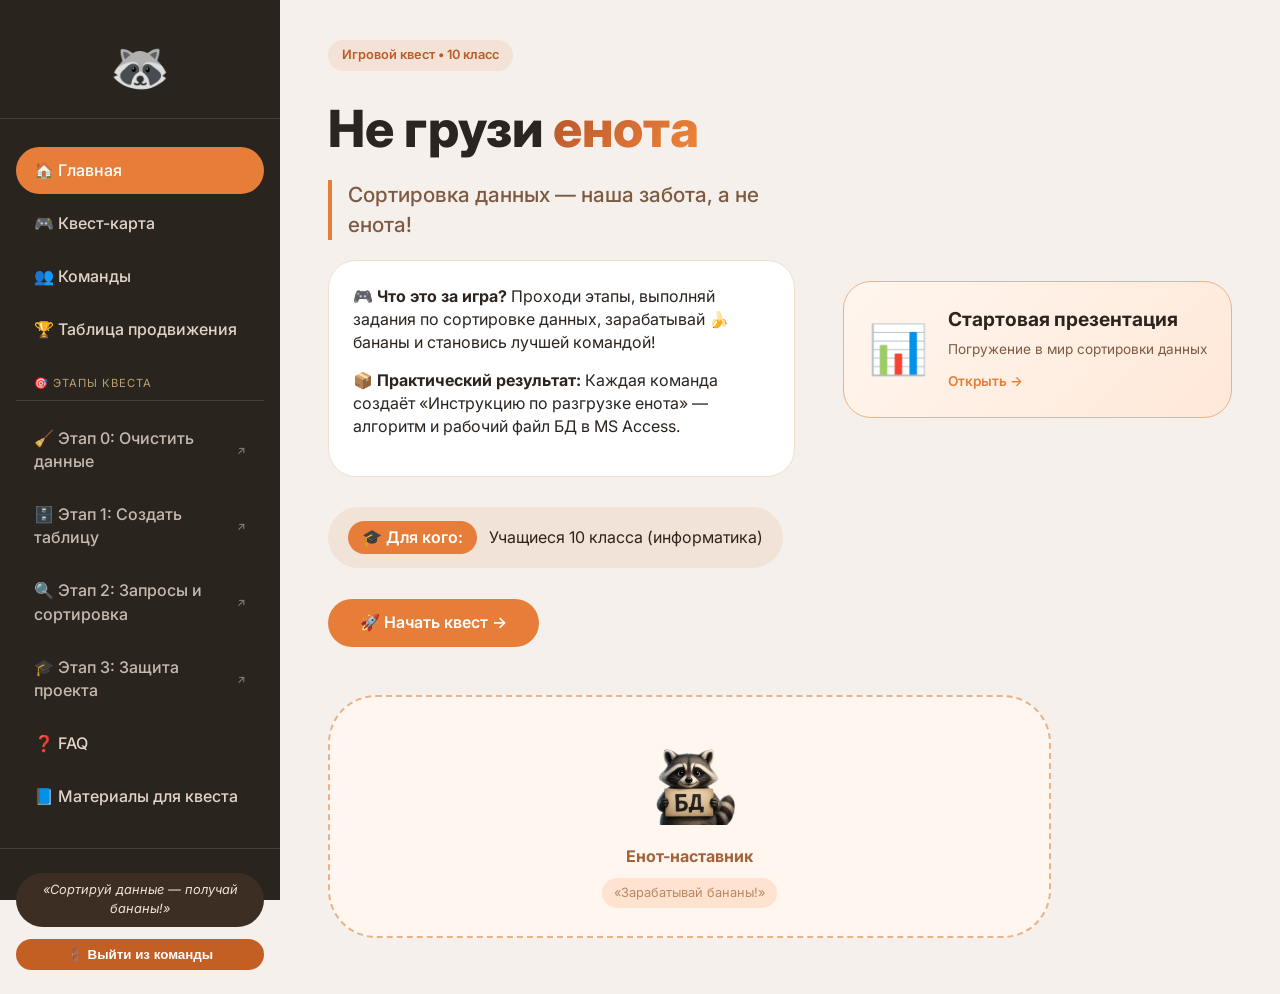
==== index.html @ 60d88e4e "Добавление визитки и изменение пути для визитки в index.html" ====
<!DOCTYPE html>
<html lang="ru">
<head>
    <meta charset="UTF-8">
    <meta name="viewport" content="width=device-width, initial-scale=1.0">
    <title>Не грузи енота | Игровой квест по сортировке данных</title>
    <link rel="stylesheet" href="style.css">
    <link href="https://fonts.googleapis.com/css2?family=Inter:opsz,wght@14..32,400;14..32,500;14..32,600;14..32,700&display=swap" rel="stylesheet">
</head>
<body>

    <div class="app-wrapper">
        <!-- Боковая панель -->
        <aside class="sidebar">
            <div class="sidebar-logo">🦝</div>
            <nav class="sidebar-nav">
                <a href="#" class="nav-link active" data-page="main">🏠 Главная</a>
                <a href="#" class="nav-link" data-page="game">🎮 Квест-карта</a>
                <a href="#" class="nav-link" data-page="teams">👥 Команды</a>
                <a href="#" class="nav-link" data-page="leaderboard">🏆 Таблица продвижения</a>

                    <!-- НОВЫЙ РАЗДЕЛ: ССЫЛКИ НА ЭТАПЫ -->
                <div class="nav-divider">🎯 ЭТАПЫ КВЕСТА</div>
                <a href="stage0/index.html" class="nav-link external" target="_blank">🧹 Этап 0: Очистить данные</a>
                <a href="stage1/index.html" class="nav-link external" target="_blank">🗄️ Этап 1: Создать таблицу</a>
                <a href="stage2/index.html" class="nav-link external" target="_blank">🔍 Этап 2: Запросы и сортировка</a>
                <a href="stage3/index.html" class="nav-link external" target="_blank">🎓 Этап 3: Защита проекта</a>

                <a href="#" class="nav-link" data-page="faq">❓ FAQ</a>
                <a href="#" class="nav-link" data-page="docs">📘 Материалы для квеста</a>
            </nav>
            <div class="sidebar-footer">
                <div class="raccoon-tip">«Сортируй данные — получай бананы!»</div>
            </div>
        </aside>

        <!-- Основной контент -->
        <main class="main-content">
            <!-- Главная -->
            <div id="page-main" class="page active">
                <section class="hero-simple">
                    <div class="hero-left">
                        <div class="badge-project">Игровой квест • 10 класс</div>
                        <h1>Не грузи <span class="accent">енота</span></h1>
                        <p class="tagline">Сортировка данных — наша забота, а не енота!</p>
                        <div class="description-box">
                            <p><strong>🎮 Что это за игра?</strong> Проходи этапы, выполняй задания по сортировке данных, зарабатывай 🍌 бананы и становись лучшей командой!</p>
                            <p><strong>📦 Практический результат:</strong> Каждая команда создаёт «Инструкцию по разгрузке енота» — алгоритм и рабочий файл БД в MS Access.</p>
                        </div>
                        <div class="target-audience">
                            <span class="target-badge">🎓 Для кого:</span>
                            <span>Учащиеся 10 класса (информатика)</span>
                        </div>
                        <a href="#" class="btn-start" data-page="game">🚀 Начать квест →</a>
                    </div>

                    <!-- Интерактивные материалы на главной -->
                    <div class="featured-materials">
                        <div class="featured-card" onclick="window.open('https://maksim178-zab.github.io/enot_project/presentation/pres_index.html', '_blank')">
                            <div class="featured-icon">📊</div>
                            <div class="featured-content">
                                <h3>Стартовая презентация</h3>
                                <p>Погружение в мир сортировки данных</p>
                                <span class="featured-link">Открыть →</span>
                            </div>
                        </div>
                    </div>

                    <div class="hero-right">
                        <div class="symbolic-frame">
                            <img src="img/emblema.png" alt="Эмблема проекта Не грузи енота" class="raccoon-emoji-img">
                            <div class="symbolic-label">Енот-наставник</div>
                            <div class="symbolic-hint">«Зарабатывай бананы!»</div>
                        </div>
                    </div>
                </section>
            </div>

            <!-- Квест-карта (игровые этапы) -->
            <div id="page-game" class="page">
                <div class="game-header">
                    <h2>🗺️ Квест-карта «Не грузи енота»</h2>
                    <div class="raccoon-stats">
                        <span class="raccoon-greeting" id="raccoonGreeting">🦝 Привет, сортировщик!</span>
                    </div>
                </div>

                <!-- Карта-путь (горизонтальный прогресс) -->
                <div class="quest-map">
                    <div class="map-line"></div>
                    <div class="map-node" data-stage="prep">
                        <div class="node-icon">🧹</div>
                        <div class="node-name">Очистим шёрстку</div>
                        <div class="node-bananas">🍌 100</div>
                        <div class="node-status" id="statusPrep">🔒 Не открыт</div>
                    </div>
                    <div class="map-arrow">→</div>
                    <div class="map-node" data-stage="stage1">
                        <div class="node-icon">🗄️</div>
                        <div class="node-name">Строим норку данных</div>
                        <div class="node-bananas">🍌 150</div>
                        <div class="node-status" id="statusStage1">🔒 Не открыт</div>
                    </div>
                    <div class="map-arrow">→</div>
                    <div class="map-node" data-stage="stage2">
                        <div class="node-icon">🔍</div>
                        <div class="node-name">Тасуем бананы</div>
                        <div class="node-bananas">🍌 200</div>
                        <div class="node-status" id="statusStage2">🔒 Не открыт</div>
                    </div>
                    <div class="map-arrow">→</div>
                    <div class="map-node" data-stage="final">
                        <div class="node-icon">🎓</div>
                        <div class="node-name">Енот-выпускник</div>
                        <div class="node-bananas">🍌 250</div>
                        <div class="node-status" id="statusFinal">🔒 Не открыт</div>
                    </div>
                </div>

                <!-- Текущий активный этап -->
                <div class="active-stage-panel" id="activeStagePanel">
                    <div class="stage-header">
                        <h3 id="activeStageTitle">📋 Подготовительный этап</h3>
                        <div class="stage-bananas" id="activeStageBananas">🍌 +100 бананов</div>
                    </div>
                    <div class="stage-description" id="activeStageDesc">Сформировать команду, выбрать тему, собрать данные.</div>

                    <div class="task-checklist" id="taskChecklist">
                        <!-- Чек-лист заданий будет подставляться из JS -->
                    </div>

                    <button class="btn-complete-stage" id="completeStageBtn">✅ Завершить этап и получить бананы</button>
                    <div class="stage-message" id="stageMessage"></div>
                </div>
            </div>

            <!-- Команды (для выбора текущей команды) -->
            <div id="page-teams" class="page">
                <div class="teams-header">
                    <h2>👥 Команды проекта</h2>
                    <div class="admin-bar">
                        <button id="addTeamBtn" class="btn-add-team">➕ Добавить команду</button>
                        <button id="selectTeamModeBtn" class="btn-select-team">🎮 Играть за команду</button>
                        <button id="refreshTeamsBtn" class="btn-refresh">🔄 Обновить</button>
                    </div>
                </div>
                <div id="teams-container" class="teams-container">
                    <div class="loading">🦝 Загрузка команд...</div>
                </div>
            </div>

            <!-- Таблица продвижения (лидерборд) -->
            <div id="page-leaderboard" class="page">
                <h2>🏆 Таблица продвижения команд</h2>
                <div class="leaderboard-intro">
                    <span class="leaderboard-emoji">🍌</span>
                    <p>Команды зарабатывают бананы за прохождение этапов. Чем больше бананов — тем ближе к статусу «Главный сортировщик»!</p>
                </div>
                <div class="leaderboard-table-wrapper">
                    <table class="leaderboard-table" id="leaderboardTable">
                        <thead>
                            <tr><th>Место</th><th>Команда</th><th>Тема</th><th>🍌 Бананы</th><th>Этап</th><th>Бейдж</th></tr>
                        </thead>
                        <tbody id="leaderboardBody">
                            <tr><td colspan="6">Загрузка...</td></tr>
                        </tbody>
                    </table>
                </div>
                <div class="leaderboard-tip">
                    💡 Бананы начисляются за полное выполнение всех заданий этапа. Жми «Завершить этап»!
                </div>
            </div>

            <!-- FAQ -->
            <div id="page-faq" class="page">
                <h2>❓ Часто задаваемые вопросы</h2>
                <div class="faq-list">
                    <div class="faq-item"><div class="faq-question">Как заработать бананы?</div><div class="faq-answer">Выполни все задания чек-листа на этапе и нажми «Завершить этап».</div></div>
                    <div class="faq-item"><div class="faq-question">Можно ли перепройти этап?</div><div class="faq-answer">Да, но бананы начисляются только один раз за этап.</div></div>
                    <div class="faq-item"><div class="faq-question">Что дают бананы?</div><div class="faq-answer">Показывают твой прогресс в таблице лидеров и приближают к победе!</div></div>
                </div>
            </div>

            <!-- Материалы для квеста -->
            <div id="page-docs" class="page">
                <h2>📘 Материалы для квеста</h2>
                <div class="content-card">
                    <div class="docs-grid">
                        <a href="https://docs.google.com/document/d/1fGOo-mxXFz7OCt254039fhXqOIrEUdISAnrvC6zfAR8/edit?usp=drive_link" target="_blank" class="doc-link">🪪 Визитка команды</a>
                        <a href="https://maksim178-zab.github.io/enot_project/pres_index.html" target="_blank" class="doc-link">📊 Стартовая презентация</a>
                        <a href="https://docs.google.com/document/d/1UCqn2S8MnYmdmpit8qwqk4fnbEerJHSvQ8Cd1o-Phrg/edit?usp=sharing" target="_blank" class="doc-link">📋 План проекта</a>
                        <a href="https://docs.google.com/document/d/166XrVq4mGuKmP4Efs-TxZhsTqHOSC5C4bcJ6IBRSiyE/edit?usp=sharing" target="_blank" class="doc-link">📖 Буклет</a>
                        <a href="https://docs.google.com/document/d/1xHVMwDj1Babse11jCHq68vRZ3GL8Rs5Y4EawSO0kTnA/edit?usp=sharing" target="_blank" class="doc-link">📝 План оценивания</a>
                        <a href="#" class="doc-link">🗃️ Шаблон БД (.accdb)</a>
                        <a href="#" class="doc-link">📄 Чек-лист самопроверки</a>
                    </div>
                </div>
            </div>
        </main>
    </div>

    <!-- Модальное окно для выбора команды -->
    <div id="teamSelectModal" class="modal">
        <div class="modal-content">
            <span class="close">&times;</span>
            <h3>🎮 Вход в команду</h3>
            <p>Выбери свою команду и введи пароль для входа.</p>

            <div class="form-group">
                <label>🏷️ Команда:</label>
                <select id="teamSelectDropdown" class="team-select-dropdown">
                    <option value="">-- Выбери команду --</option>
                </select>
            </div>

            <div class="form-group">
                <label>🔐 Пароль команды:</label>
                <input type="password" id="teamPassword" class="team-password-input" placeholder="Введите пароль">
            </div>

            <button id="confirmTeamSelectBtn" class="btn-save">✅ Войти в команду</button>
        </div>
    </div>

    <script src="script.js"></script>
</body>
</html>
---- style.css ----
* {
    margin: 0;
    padding: 0;
    box-sizing: border-box;
}

body {
    font-family: 'Inter', sans-serif;
    background: #f5f0eb;
    color: #2c241e;
    line-height: 1.45;
}

.app-wrapper {
    display: flex;
    min-height: 100vh;
}

/* ===== SIDEBAR ===== */
.sidebar {
    width: 280px;
    background: #2a241f;
    color: #f0e2d6;
    position: sticky;
    top: 0;
    height: 100vh;
}

.sidebar-logo {
    font-size: 3rem;
    text-align: center;
    padding: 32px 0 16px;
    border-bottom: 1px solid #4a3e34;
}

.sidebar-nav {
    display: flex;
    flex-direction: column;
    gap: 6px;
    padding: 28px 16px;
}

.nav-link {
    color: #e2d4c8;
    text-decoration: none;
    padding: 12px 18px;
    border-radius: 40px;
    font-weight: 500;
    transition: 0.2s;
    display: flex;
    align-items: center;
    gap: 12px;
}

.nav-link:hover, .nav-link.active {
    background: #e67e3a;
    color: white;
}

.sidebar-footer {
    padding: 24px 16px;
    text-align: center;
    border-top: 1px solid #4a3e34;
}

.raccoon-tip {
    font-style: italic;
    background: #3d2e23;
    padding: 8px 12px;
    border-radius: 40px;
    font-size: 0.8rem;
}

/* ===== MAIN CONTENT ===== */
.main-content {
    flex: 1;
    padding: 40px 48px;
    overflow-y: auto;
}

.page {
    display: none;
    animation: fadeIn 0.25s ease;
}

.page.active {
    display: block;
}

@keyframes fadeIn {
    from { opacity: 0; transform: translateY(6px);}
    to { opacity: 1; transform: translateY(0);}
}

/* ===== HERO ===== */
.hero-simple {
    display: flex;
    flex-wrap: wrap;
    gap: 48px;
    align-items: center;
    justify-content: space-between;
}

.hero-left {
    flex: 1.4;
    min-width: 260px;
}

.badge-project {
    display: inline-block;
    background: #e67e3a20;
    color: #bd5a2a;
    padding: 6px 14px;
    border-radius: 40px;
    font-size: 0.8rem;
    font-weight: 600;
    margin-bottom: 20px;
}

h1 {
    font-size: 3.2rem;
    font-weight: 800;
    margin-bottom: 8px;
}

h1 .accent {
    background: linear-gradient(135deg, #b4532b, #f2873a);
    background-clip: text;
    -webkit-background-clip: text;
    color: transparent;
}

.tagline {
    font-size: 1.3rem;
    font-weight: 500;
    color: #7e5a42;
    border-left: 4px solid #e67e3a;
    padding-left: 16px;
    margin: 15px 0;
}

.description-box {
    background: white;
    border-radius: 28px;
    padding: 24px;
    margin: 20px 0;
    border: 1px solid #f0dfcf;
}

.description-box p {
    margin-bottom: 14px;
}

.btn-start {
    display: inline-block;
    background: #e67e3a;
    color: white;
    padding: 12px 32px;
    border-radius: 40px;
    text-decoration: none;
    font-weight: 600;
    margin-top: 16px;
    transition: 0.2s;
}

.btn-start:hover {
    background: #c45f24;
    transform: translateY(-2px);
}

.target-audience {
    background: #f2e3d8;
    padding: 14px 20px;
    border-radius: 60px;
    display: inline-flex;
    flex-wrap: wrap;
    gap: 12px;
    align-items: center;
    margin: 10px 0 15px;
}

.target-badge {
    background: #e67e3a;
    color: white;
    padding: 5px 14px;
    border-radius: 40px;
    font-weight: 600;
}

.hero-right {
    flex: 0.8;
    min-width: 240px;
}

.symbolic-frame {
    background: #fff6ef;
    border-radius: 48px;
    padding: 28px;
    text-align: center;
    border: 2px dashed #e6b38a;
}

.raccoon-big {
    font-size: 5rem;
}

.symbolic-label {
    font-weight: 700;
    color: #a3623a;
}

.symbolic-hint {
    font-size: 0.8rem;
    color: #b98862;
    background: #ffe3d0;
    padding: 6px 12px;
    border-radius: 30px;
    display: inline-block;
    margin-top: 10px;
}

/* ===== КВЕСТ-КАРТА ===== */
.game-header {
    display: flex;
    justify-content: space-between;
    align-items: center;
    flex-wrap: wrap;
    margin-bottom: 32px;
}

.raccoon-stats {
    background: #f2e3d8;
    padding: 10px 20px;
    border-radius: 40px;
}

.quest-map {
    display: flex;
    flex-wrap: wrap;
    justify-content: space-between;
    align-items: center;
    background: #fff6ef;
    border-radius: 60px;
    padding: 32px 24px;
    margin-bottom: 40px;
    position: relative;
    border: 1px solid #e6b38a;
}

.map-node {
    flex: 1;
    text-align: center;
    background: white;
    border-radius: 28px;
    padding: 20px 12px;
    margin: 0 8px;
    box-shadow: 0 4px 12px rgba(0,0,0,0.05);
    transition: 0.2s;
    cursor: pointer;
}

.map-node.completed {
    background: #e8f5e9;
    border: 2px solid #4caf50;
}

.map-node.active {
    background: #fff3e0;
    border: 2px solid #e67e3a;
    transform: scale(1.02);
}

.node-icon {
    font-size: 2.5rem;
}

.node-name {
    font-weight: 700;
    margin: 8px 0;
}

.node-bananas {
    font-size: 0.8rem;
    color: #e67e3a;
    font-weight: 600;
}

.node-status {
    font-size: 0.7rem;
    color: #8a7a6a;
    margin-top: 6px;
}

.map-arrow {
    font-size: 1.5rem;
    color: #e6b38a;
}

/* Активная панель этапа */
.active-stage-panel {
    background: white;
    border-radius: 32px;
    padding: 28px;
    border: 1px solid #f0dfcf;
}

.stage-header {
    display: flex;
    justify-content: space-between;
    align-items: center;
    flex-wrap: wrap;
    margin-bottom: 20px;
    padding-bottom: 16px;
    border-bottom: 2px solid #f0e0d0;
}

.stage-header h3 {
    font-size: 1.6rem;
}

.stage-bananas {
    background: #fdf8f0;
    padding: 8px 18px;
    border-radius: 40px;
    color: #e67e3a;
    font-weight: 700;
}

.task-checklist {
    margin: 24px 0;
}

.checklist-item-game {
    display: flex;
    align-items: center;
    gap: 14px;
    padding: 12px;
    border-bottom: 1px solid #f0e0d0;
}

.checklist-item-game input {
    width: 22px;
    height: 22px;
    cursor: pointer;
}

.checklist-item-game label {
    flex: 1;
    cursor: pointer;
    font-size: 1rem;
}

.checklist-item-game.completed label {
    text-decoration: line-through;
    color: #8a7a6a;
}

.btn-complete-stage {
    background: #4a6f5e;
    color: white;
    border: none;
    padding: 14px 28px;
    border-radius: 40px;
    font-weight: 700;
    font-size: 1rem;
    cursor: pointer;
    width: 100%;
    transition: 0.2s;
}

.btn-complete-stage:hover {
    background: #e67e3a;
}

.btn-complete-stage:disabled {
    background: #ccc;
    cursor: not-allowed;
}

.stage-message {
    margin-top: 16px;
    text-align: center;
    font-weight: 500;
    padding: 12px;
    border-radius: 28px;
}

/* Команды */
.teams-header {
    display: flex;
    justify-content: space-between;
    align-items: center;
    flex-wrap: wrap;
    gap: 20px;
    margin-bottom: 28px;
}

.admin-bar {
    display: flex;
    gap: 12px;
    flex-wrap: wrap;
}

.btn-add-team, .btn-refresh, .btn-select-team {
    background: #4a6f5e;
    color: white;
    border: none;
    padding: 8px 20px;
    border-radius: 40px;
    cursor: pointer;
    font-weight: 600;
}

.btn-add-team:hover, .btn-refresh:hover, .btn-select-team:hover {
    background: #e67e3a;
}

.teams-container {
    display: flex;
    flex-direction: column;
    gap: 24px;
}

.team-card-full {
    background: white;
    border-radius: 28px;
    padding: 24px;
    border-left: 6px solid #e67e3a;
    transition: transform 0.2s;
    cursor: pointer;
}

.team-card-full:hover {
    transform: translateX(8px);
}

.team-card-full.selected {
    background: #fff3e0;
    border-left-color: #4caf50;
}

.team-header {
    display: flex;
    justify-content: space-between;
    align-items: center;
    margin-bottom: 16px;
    flex-wrap: wrap;
    gap: 12px;
}

.team-header h3 {
    font-size: 1.5rem;
}

.team-bananas {
    background: #fdf8f0;
    padding: 5px 14px;
    border-radius: 30px;
    font-weight: 700;
    color: #e67e3a;
}

/* Таблица лидеров */
.leaderboard-intro {
    background: #f2e3d8;
    padding: 16px 24px;
    border-radius: 40px;
    display: flex;
    align-items: center;
    gap: 16px;
    margin-bottom: 28px;
}

.leaderboard-emoji {
    font-size: 2rem;
}

.leaderboard-table-wrapper {
    overflow-x: auto;
}

.leaderboard-table {
    width: 100%;
    border-collapse: collapse;
    background: white;
    border-radius: 28px;
    overflow: hidden;
}

.leaderboard-table th, .leaderboard-table td {
    padding: 14px 16px;
    text-align: left;
    border-bottom: 1px solid #f0e0d0;
}

.leaderboard-table th {
    background: #e67e3a;
    color: white;
}

.leaderboard-table tr:hover {
    background: #fff3e0;
}

.leaderboard-tip {
    margin-top: 20px;
    padding: 16px;
    background: #e9e0d6;
    border-radius: 28px;
    font-size: 0.9rem;
}

/* Модальное окно */
.modal {
    display: none;
    position: fixed;
    z-index: 1000;
    left: 0;
    top: 0;
    width: 100%;
    height: 100%;
    background: rgba(0,0,0,0.5);
    align-items: center;
    justify-content: center;
}

.modal-content {
    background: white;
    padding: 32px;
    width: 90%;
    max-width: 500px;
    border-radius: 32px;
    position: relative;
}

.close {
    position: absolute;
    right: 24px;
    top: 20px;
    font-size: 28px;
    cursor: pointer;
}

.team-select-dropdown {
    width: 100%;
    padding: 14px;
    border-radius: 28px;
    border: 1px solid #e0d0c0;
    font-family: inherit;
    margin: 16px 0;
}

.form-group {
    margin-bottom: 18px;
}

.form-group label {
    display: block;
    margin-bottom: 6px;
    font-weight: 600;
}

.form-group input {
    width: 100%;
    padding: 12px 16px;
    border: 1px solid #e0d0c0;
    border-radius: 24px;
    font-family: inherit;
}

.btn-save {
    background: #e67e3a;
    color: white;
    border: none;
    padding: 12px;
    border-radius: 40px;
    font-weight: 600;
    cursor: pointer;
    width: 100%;
    font-size: 1rem;
}

/* FAQ */
.faq-list {
    display: flex;
    flex-direction: column;
    gap: 16px;
    margin-top: 20px;
}

.faq-item {
    background: white;
    border-radius: 28px;
    overflow: hidden;
    border: 1px solid #eedbcb;
}

.faq-question {
    background: #fcf5ed;
    padding: 18px 24px;
    font-weight: 700;
    cursor: pointer;
}

.faq-answer {
    padding: 0 24px 18px 24px;
    border-top: 1px solid #f0dfcf;
    display: block;
}

/* ===== СТРАНИЦА МАТЕРИАЛОВ ===== */
.docs-grid {
    display: grid;
    grid-template-columns: repeat(auto-fill, minmax(280px, 1fr));
    gap: 16px;
    margin: 28px 0;
}

.doc-link {
    background: #f8efe7;
    padding: 16px 20px;
    border-radius: 60px;
    text-decoration: none;
    color: #2c241e;
    font-weight: 500;
    display: flex;
    align-items: center;
    gap: 12px;
    transition: all 0.2s;
    border: 1px solid #eedbcb;
}

.doc-link:hover {
    background: #e67e3a;
    color: white;
    transform: translateX(5px);
}

.content-card {
    background: white;
    border-radius: 32px;
    padding: 24px;
    border: 1px solid #f0dfcf;
}

.loading {
    text-align: center;
    padding: 40px;
    font-size: 1.2rem;
    color: #a3623a;
}

/* Адаптив */
@media (max-width: 900px) {
    .quest-map {
        flex-direction: column;
        gap: 16px;
    }
    .map-arrow {
        transform: rotate(90deg);
    }
    .map-node {
        width: 100%;
    }
    .sidebar {
        width: 100%;
        height: auto;
        position: relative;
    }
    .sidebar-nav {
        flex-direction: row;
        flex-wrap: wrap;
    }
    .main-content {
        padding: 28px 20px;
    }
}

/* Стили для ссылки команды */
.team-link {
    margin: 8px 0;
    padding: 6px 12px;
    background: #f0f4f8;
    border-radius: 20px;
    display: inline-block;
    font-size: 0.85rem;
}

.team-link a {
    color: #e67e3a;
    text-decoration: none;
    font-weight: 500;
}

.team-link a:hover {
    text-decoration: underline;
    color: #c45f24;
}

/* Эмблема проекта */
.raccoon-emoji-img {
    width: 120px;
    height: 120px;
    object-fit: contain;
    margin: 0 auto;
    display: block;
}

@media (max-width: 768px) {
    .raccoon-emoji-img {
        width: 80px;
        height: 80px;
    }
}

/* ===== ИНТЕРАКТИВНЫЕ МАТЕРИАЛЫ НА ГЛАВНОЙ ===== */
.featured-materials {
    display: flex;
    flex-wrap: wrap;
    gap: 24px;
    margin: 32px 0 20px;
}

.featured-card {
    flex: 1;
    min-width: 260px;
    background: linear-gradient(135deg, #fff6ef 0%, #ffe8d8 100%);
    border-radius: 28px;
    padding: 24px;
    display: flex;
    align-items: center;
    gap: 20px;
    cursor: pointer;
    transition: all 0.3s ease;
    border: 1px solid #e6b38a;
}

.featured-card:hover {
    transform: translateY(-5px);
    box-shadow: 0 12px 24px rgba(230, 126, 58, 0.2);
    border-color: #e67e3a;
}

.featured-icon {
    font-size: 3rem;
}

.featured-content h3 {
    font-size: 1.2rem;
    margin-bottom: 6px;
    color: #2c241e;
}

.featured-content p {
    font-size: 0.85rem;
    color: #7e5a42;
    margin-bottom: 10px;
}

.featured-link {
    font-size: 0.85rem;
    font-weight: 600;
    color: #e67e3a;
    display: inline-flex;
    align-items: center;
    gap: 4px;
}

.featured-card:hover .featured-link {
    gap: 8px;
}

@media (max-width: 700px) {
    .featured-card {
        flex-direction: column;
        text-align: center;
    }
}
/* ===== РАЗДЕЛИТЕЛИ И ВНЕШНИЕ ССЫЛКИ ===== */
.nav-divider {
    font-size: 0.7rem;
    color: #b8a070;
    padding: 16px 18px 8px;
    letter-spacing: 1px;
    border-bottom: 1px solid #4a3e34;
    margin-bottom: 8px;
}

.nav-link.external {
    opacity: 0.85;
}

.nav-link.external:hover {
    opacity: 1;
    background: #e67e3a;
    color: white;
}

.nav-link.external::after {
    content: "↗";
    margin-left: auto;
    font-size: 0.7rem;
    opacity: 0.6;
}
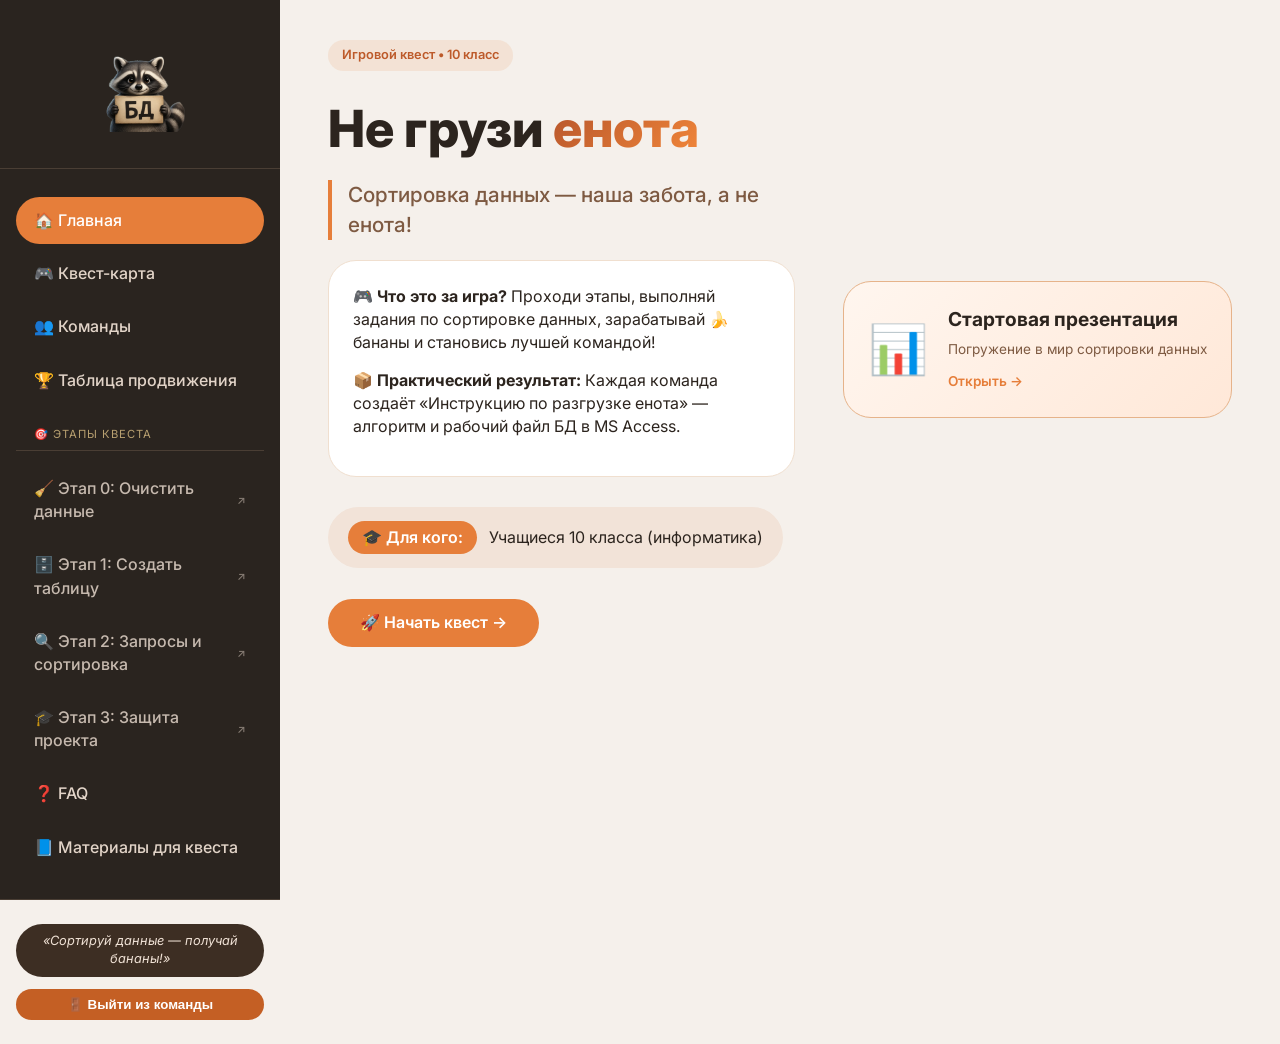
==== commit 1bdc0c0b: "Удаление бокового фото и его оформления. Добавление эмблемы на боковой панели в index.html" ====
--- a/index.html
+++ b/index.html
@@ -12,7 +12,9 @@
     <div class="app-wrapper">
         <!-- Боковая панель -->
         <aside class="sidebar">
-            <div class="sidebar-logo">🦝</div>
+            <div class="sidebar-logo">
+                <img src="img/emblema.png" alt="Эмблема проекта Не грузи енота" class="raccoon-emoji-img">
+            </div>
             <nav class="sidebar-nav">
                 <a href="#" class="nav-link active" data-page="main">🏠 Главная</a>
                 <a href="#" class="nav-link" data-page="game">🎮 Квест-карта</a>
@@ -65,14 +67,6 @@
                             </div>
                         </div>
                     </div>
-
-                    <div class="hero-right">
-                        <div class="symbolic-frame">
-                            <img src="img/emblema.png" alt="Эмблема проекта Не грузи енота" class="raccoon-emoji-img">
-                            <div class="symbolic-label">Енот-наставник</div>
-                            <div class="symbolic-hint">«Зарабатывай бананы!»</div>
-                        </div>
-                    </div>
                 </section>
             </div>
 
--- a/style.css
+++ b/style.css
@@ -185,38 +185,6 @@
     padding: 5px 14px;
     border-radius: 40px;
     font-weight: 600;
-}
-
-.hero-right {
-    flex: 0.8;
-    min-width: 240px;
-}
-
-.symbolic-frame {
-    background: #fff6ef;
-    border-radius: 48px;
-    padding: 28px;
-    text-align: center;
-    border: 2px dashed #e6b38a;
-}
-
-.raccoon-big {
-    font-size: 5rem;
-}
-
-.symbolic-label {
-    font-weight: 700;
-    color: #a3623a;
-}
-
-.symbolic-hint {
-    font-size: 0.8rem;
-    color: #b98862;
-    background: #ffe3d0;
-    padding: 6px 12px;
-    border-radius: 30px;
-    display: inline-block;
-    margin-top: 10px;
 }
 
 /* ===== КВЕСТ-КАРТА ===== */
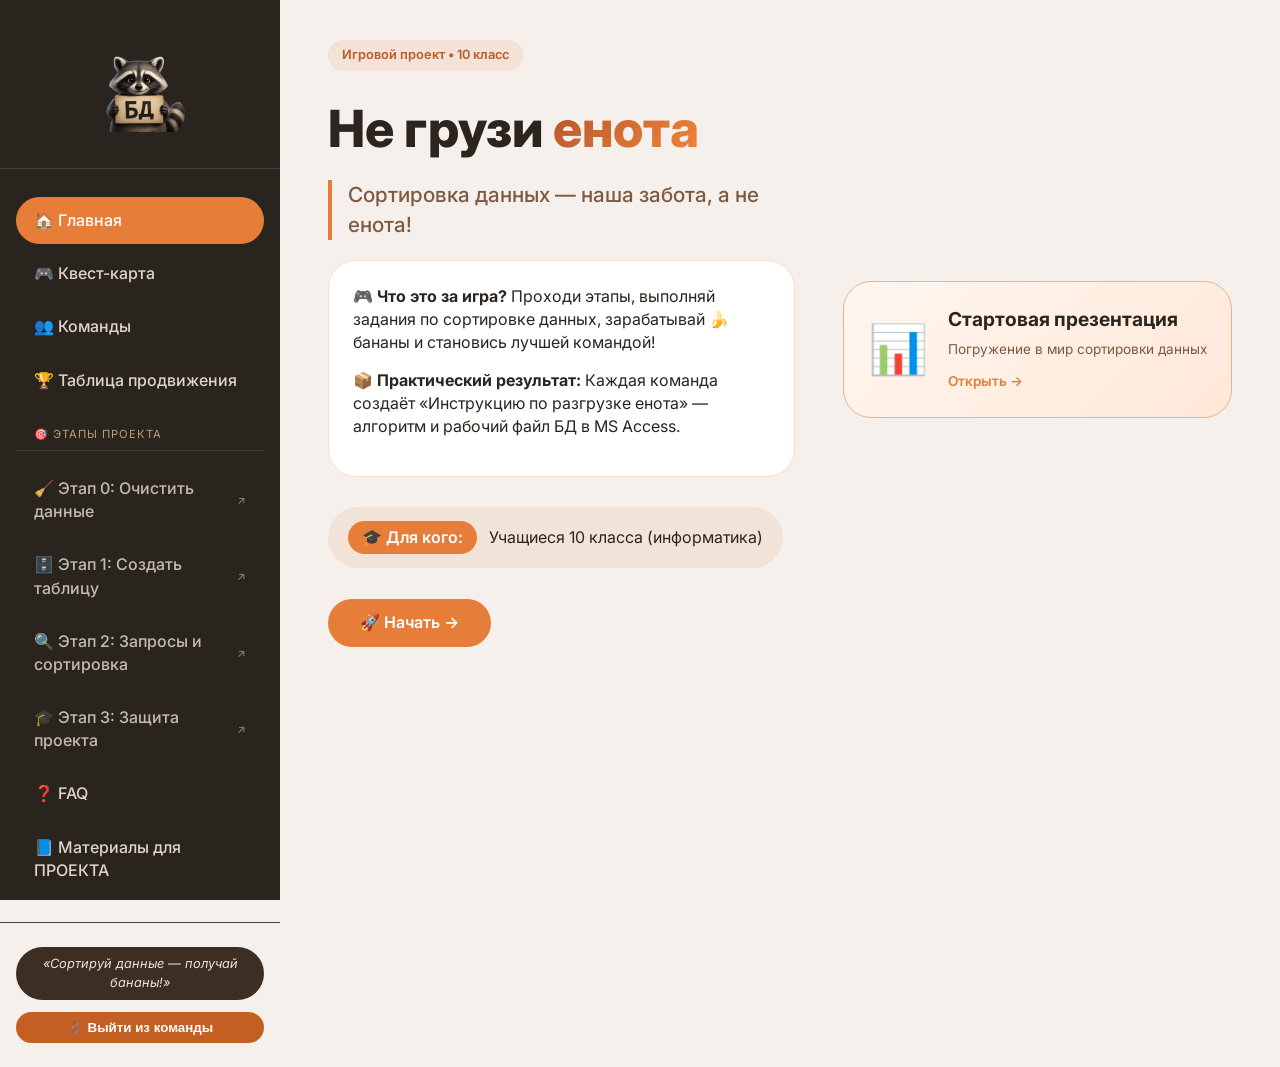
==== commit 4e38a1c5: "Добавление ссылок документации" ====
--- a/index.html
+++ b/index.html
@@ -3,9 +3,19 @@
 <head>
     <meta charset="UTF-8">
     <meta name="viewport" content="width=device-width, initial-scale=1.0">
-    <title>Не грузи енота | Игровой квест по сортировке данных</title>
+    <title>Не грузи енота | Проект по сортировке данных</title>
     <link rel="stylesheet" href="style.css">
     <link href="https://fonts.googleapis.com/css2?family=Inter:opsz,wght@14..32,400;14..32,500;14..32,600;14..32,700&display=swap" rel="stylesheet">
+
+    <!-- Основной favicon -->
+    <link rel="icon" type="image/png" href="img/emblema.png">
+
+    <!-- Для Apple устройств -->
+    <link rel="apple-touch-icon" href="img/emblema.png">
+
+    <!-- Для современных браузеров -->
+    <link rel="icon" type="image/svg+xml" href="img/emblema.png">
+
 </head>
 <body>
 
@@ -22,14 +32,14 @@
                 <a href="#" class="nav-link" data-page="leaderboard">🏆 Таблица продвижения</a>
 
                     <!-- НОВЫЙ РАЗДЕЛ: ССЫЛКИ НА ЭТАПЫ -->
-                <div class="nav-divider">🎯 ЭТАПЫ КВЕСТА</div>
+                <div class="nav-divider">🎯 ЭТАПЫ ПРОЕКТА</div>
                 <a href="stage0/index.html" class="nav-link external" target="_blank">🧹 Этап 0: Очистить данные</a>
                 <a href="stage1/index.html" class="nav-link external" target="_blank">🗄️ Этап 1: Создать таблицу</a>
                 <a href="stage2/index.html" class="nav-link external" target="_blank">🔍 Этап 2: Запросы и сортировка</a>
                 <a href="stage3/index.html" class="nav-link external" target="_blank">🎓 Этап 3: Защита проекта</a>
 
                 <a href="#" class="nav-link" data-page="faq">❓ FAQ</a>
-                <a href="#" class="nav-link" data-page="docs">📘 Материалы для квеста</a>
+                <a href="#" class="nav-link" data-page="docs">📘 Материалы для ПРОЕКТА</a>
             </nav>
             <div class="sidebar-footer">
                 <div class="raccoon-tip">«Сортируй данные — получай бананы!»</div>
@@ -42,7 +52,7 @@
             <div id="page-main" class="page active">
                 <section class="hero-simple">
                     <div class="hero-left">
-                        <div class="badge-project">Игровой квест • 10 класс</div>
+                        <div class="badge-project">Игровой проект • 10 класс</div>
                         <h1>Не грузи <span class="accent">енота</span></h1>
                         <p class="tagline">Сортировка данных — наша забота, а не енота!</p>
                         <div class="description-box">
@@ -53,7 +63,7 @@
                             <span class="target-badge">🎓 Для кого:</span>
                             <span>Учащиеся 10 класса (информатика)</span>
                         </div>
-                        <a href="#" class="btn-start" data-page="game">🚀 Начать квест →</a>
+                        <a href="#" class="btn-start" data-page="game">🚀 Начать →</a>
                     </div>
 
                     <!-- Интерактивные материалы на главной -->
@@ -177,16 +187,17 @@
 
             <!-- Материалы для квеста -->
             <div id="page-docs" class="page">
-                <h2>📘 Материалы для квеста</h2>
+                <h2>📘 Материалы для проекта</h2>
                 <div class="content-card">
                     <div class="docs-grid">
-                        <a href="https://docs.google.com/document/d/1fGOo-mxXFz7OCt254039fhXqOIrEUdISAnrvC6zfAR8/edit?usp=drive_link" target="_blank" class="doc-link">🪪 Визитка команды</a>
+                        <a href="https://docs.google.com/document/d/1fGOo-mxXFz7OCt254039fhXqOIrEUdISAnrvC6zfAR8/edit?usp=drive_link" target="_blank" class="doc-link">🪪 Визитка проекта</a>
                         <a href="https://maksim178-zab.github.io/enot_project/pres_index.html" target="_blank" class="doc-link">📊 Стартовая презентация</a>
                         <a href="https://docs.google.com/document/d/1UCqn2S8MnYmdmpit8qwqk4fnbEerJHSvQ8Cd1o-Phrg/edit?usp=sharing" target="_blank" class="doc-link">📋 План проекта</a>
                         <a href="https://docs.google.com/document/d/166XrVq4mGuKmP4Efs-TxZhsTqHOSC5C4bcJ6IBRSiyE/edit?usp=sharing" target="_blank" class="doc-link">📖 Буклет</a>
                         <a href="https://docs.google.com/document/d/1xHVMwDj1Babse11jCHq68vRZ3GL8Rs5Y4EawSO0kTnA/edit?usp=sharing" target="_blank" class="doc-link">📝 План оценивания</a>
-                        <a href="#" class="doc-link">🗃️ Шаблон БД (.accdb)</a>
-                        <a href="#" class="doc-link">📄 Чек-лист самопроверки</a>
+                        <a href="https://docs.google.com/document/d/1ZMbAoFuroZHZMnlbVYshrtOvdRT-WZvy/edit?usp=drive_link&ouid=107602441806687309525&rtpof=true&sd=true" class="doc-link">🗃️ План оценивания продукта</a>
+                        <a href="https://docs.google.com/document/d/1nQFZfvHrvmTV0Ta7XXkVMoZjqQBCl9yU/edit?usp=drive_link&ouid=107602441806687309525&rtpof=true&sd=true" class="doc-link">📄 Дневник самооценивания команды</a>
+                        <a href="https://docs.google.com/document/d/1sLcC5jxVVOklxpDUw7wIoo7aM6cQu15p/edit?usp=drive_link&ouid=107602441806687309525&rtpof=true&sd=true" target="_blank" class="doc-link">📝 План работы группы</a>
                     </div>
                 </div>
             </div>
